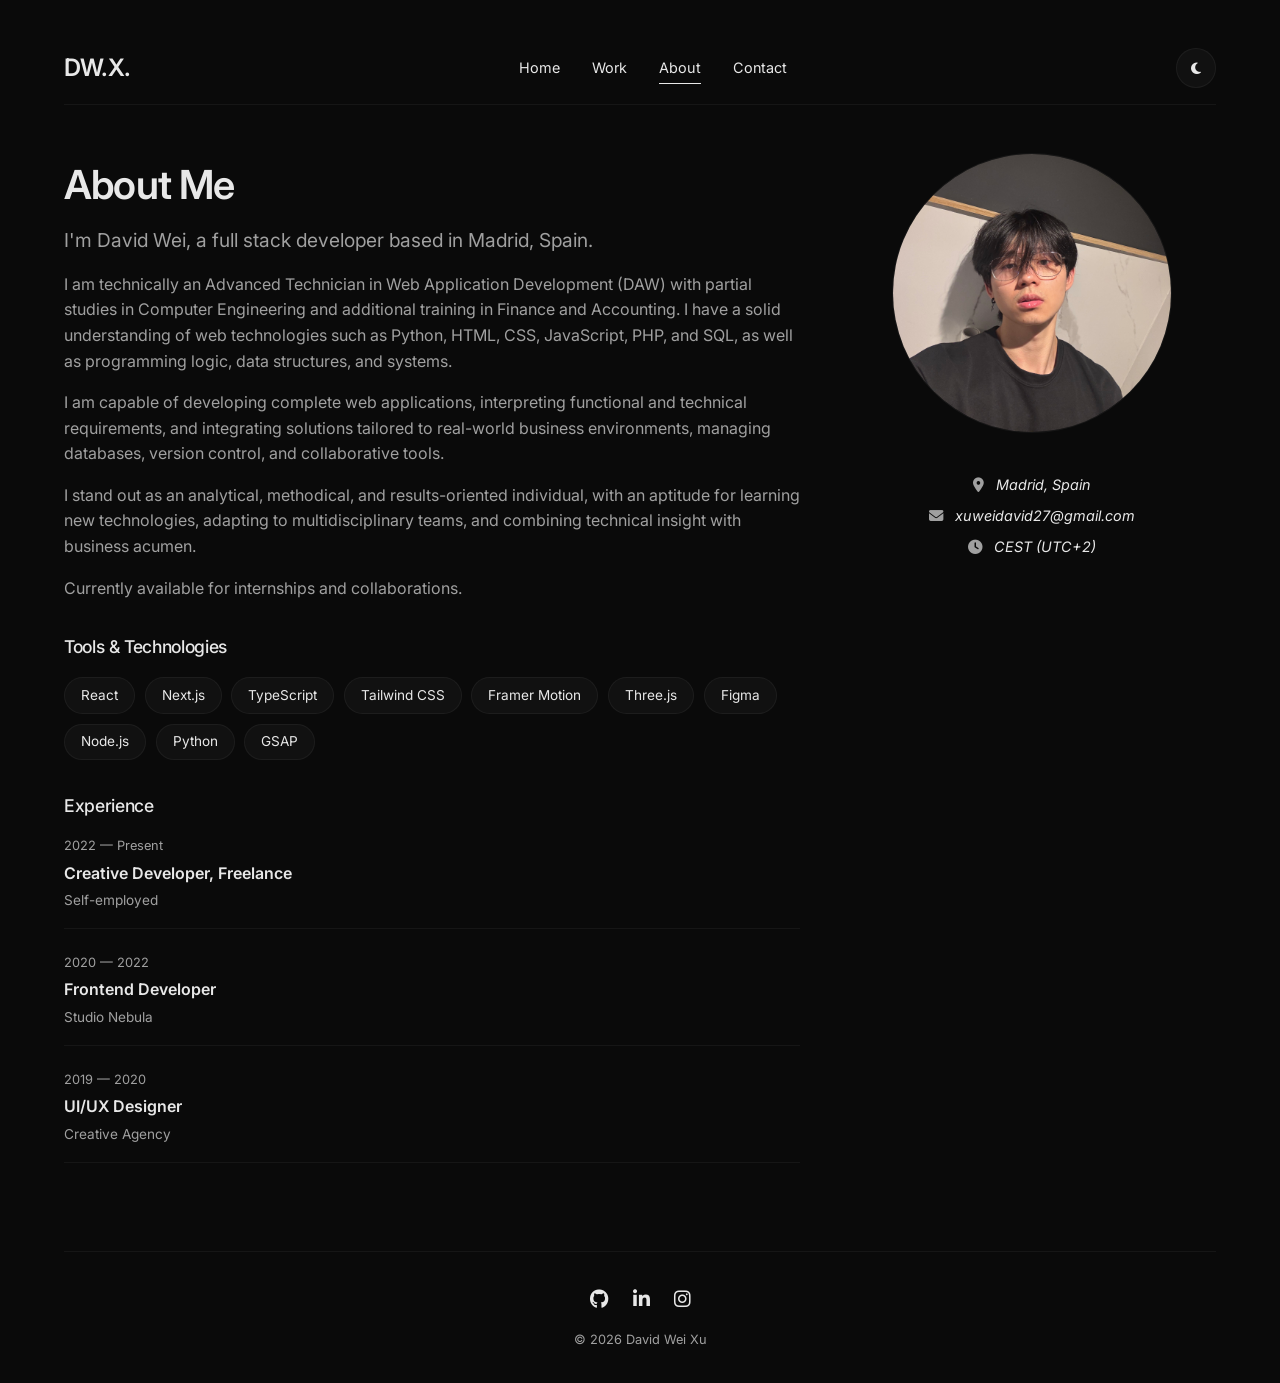
==== about.html @ 26bf9b97 "a" ====
<!DOCTYPE html>
<html lang="en">
<head>
    <meta charset="UTF-8">
    <meta name="viewport" content="width=device-width, initial-scale=1.0">
    <title>About | David Wei Xu</title>
    <link rel="preconnect" href="https://fonts.googleapis.com">
    <link rel="preconnect" href="https://fonts.gstatic.com" crossorigin>
    <link href="https://fonts.googleapis.com/css2?family=Inter:opsz,wght@14..32,300;400;500;600;700&display=swap" rel="stylesheet">
    <link rel="stylesheet" href="https://cdnjs.cloudflare.com/ajax/libs/font-awesome/6.5.1/css/all.min.css">
    <link rel="stylesheet" href="style.css">
</head>
<body>
<div class="container">
    <!-- Navigation -->
    <nav class="navbar">
        <div class="nav-brand">
            <a href="index.html">DW.X.</a>
        </div>
        <div class="nav-links">
            <a href="index.html">Home</a>
            <a href="work.html">Work</a>
            <a href="about.html" class="active">About</a>
            <a href="contact.html">Contact</a>
        </div>
        <button class="theme-toggle" id="themeToggle" aria-label="Toggle dark/light mode">
            <i class="fas fa-moon"></i>
        </button>
    </nav>

    <!-- About Content -->
    <main class="about-grid">
        <section class="about-text">
            <h1 class="page-title">About Me</h1>
            <p class="lead">I'm David Wei, a full stack developer based in Madrid, Spain.</p>
            <p>I am technically an Advanced Technician in Web Application Development (DAW) with
                partial studies in Computer Engineering and additional training in
                Finance and Accounting. I have a solid understanding of web technologies
                such as Python, HTML, CSS, JavaScript, PHP, and SQL, as well as programming
                logic, data structures, and systems.</p>
            <p>I am capable of
                developing complete web applications, interpreting functional
                and technical requirements, and integrating solutions tailored to real-world
                business environments, managing databases, version control, and
                collaborative tools. </p>
            <p>I stand out as an analytical, methodical, and
                results-oriented individual, with an aptitude for learning new technologies,
                adapting to multidisciplinary teams, and combining technical insight with
                business acumen.</p>
            <p>Currently available for internships and collaborations.</p>

            <section class="skills-section">
                <h3>Tools & Technologies</h3>
                <div class="skills-grid">
                    <span>React</span>
                    <span>Next.js</span>
                    <span>TypeScript</span>
                    <span>Tailwind CSS</span>
                    <span>Framer Motion</span>
                    <span>Three.js</span>
                    <span>Figma</span>
                    <span>Node.js</span>
                    <span>Python</span>
                    <span>GSAP</span>
                </div>
            </section>

            <section class="experience-section">
                <h3>Experience</h3>
                <article class="experience-item">
                    <div class="exp-year">2022 — Present</div>
                    <div class="exp-title">Creative Developer, Freelance</div>
                    <div class="exp-company">Self-employed</div>
                </article>
                <article class="experience-item">
                    <div class="exp-year">2020 — 2022</div>
                    <div class="exp-title">Frontend Developer</div>
                    <div class="exp-company">Studio Nebula</div>
                </article>
                <article class="experience-item">
                    <div class="exp-year">2019 — 2020</div>
                    <div class="exp-title">UI/UX Designer</div>
                    <div class="exp-company">Creative Agency</div>
                </article>
            </section>
        </section>

        <aside class="about-image">
            <img src="img/Avatar.jpg" alt="Avatar">
            <address class="contact-info">
                <p><i class="fas fa-map-marker-alt"></i> Madrid, Spain</p>
                <p><i class="fas fa-envelope"></i> xuweidavid27@gmail.com</p>
                <p><i class="fas fa-clock"></i> CEST (UTC+2)</p>
            </address>
        </aside>
    </main>

    <!-- Footer -->
    <footer class="footer">
        <div class="footer-social">
            <a href="https://github.com/KamiZhiEND" aria-label="GitHub"><i class="fab fa-github"></i></a>
            <a href="https://www.linkedin.com/in/davidwx/" aria-label="LinkedIn"><i class="fab fa-linkedin-in"></i></a>
            <a href="#" aria-label="Instagram"><i class="fab fa-instagram"></i></a>
        </div>
        <p class="footer-copyright">© 2026 David Wei Xu</p>
    </footer>
</div>
</body>
</html>
---- style.css ----
/* ========== CSS VARIABLES ========== */
:root {
    --bg-primary: #0a0a0a;
    --bg-card: #111111;
    --bg-card-hover: #161616;
    --text-primary: #e8e8e8;
    --text-secondary: #a0a0a0;
    --border: rgba(255, 255, 255, 0.05);
    --border-hover: rgba(255, 255, 255, 0.15);
    --accent: #333333;
    --shadow: rgba(0, 0, 0, 0.3);
    --transition: all 0.3s cubic-bezier(0.2, 0.9, 0.4, 1.1);
}

body.light {
    --bg-primary: #f5f5f5;
    --bg-card: #ffffff;
    --bg-card-hover: #fafafa;
    --text-primary: #1a1a1a;
    --text-secondary: #666666;
    --border: rgba(0, 0, 0, 0.08);
    --border-hover: rgba(0, 0, 0, 0.15);
    --accent: #e0e0e0;
    --shadow: rgba(0, 0, 0, 0.1);
}

/* ========== RESET & BASE ========== */
* {
    margin: 0;
    padding: 0;
    box-sizing: border-box;
}

body {
    background-color: var(--bg-primary);
    font-family: 'Inter', sans-serif;
    color: var(--text-primary);
    line-height: 1.6;
    transition: background-color 0.3s ease, color 0.3s ease;
}

.container {
    max-width: 1200px;
    margin: 0 auto;
    padding: 2rem 1.5rem;
}

/* ========== TYPOGRAPHY ========== */
h1, h2, h3 {
    font-weight: 500;
    letter-spacing: -0.02em;
}

a {
    text-decoration: none;
    color: inherit;
}

/* ========== NAVIGATION ========== */
.navbar {
    display: flex;
    justify-content: space-between;
    align-items: center;
    padding: 1rem 0;
    margin-bottom: 3rem;
    border-bottom: 1px solid var(--border);
}

.nav-brand a {
    font-size: 1.5rem;
    font-weight: 600;
    letter-spacing: -0.02em;
}

.nav-links {
    display: flex;
    gap: 2rem;
}

.nav-links a {
    font-size: 0.9rem;
    transition: var(--transition);
    padding: 0.25rem 0;
}

.nav-links a:hover,
.nav-links a.active {
    color: var(--text-primary);
    border-bottom: 1px solid var(--text-primary);
}

.theme-toggle {
    background: var(--bg-card);
    border: 1px solid var(--border);
    border-radius: 50%;
    width: 40px;
    height: 40px;
    cursor: pointer;
    color: var(--text-primary);
    transition: var(--transition);
}

.theme-toggle:hover {
    transform: scale(1.05);
    border-color: var(--border-hover);
}

/* ========== HERO SECTION ========== */
.hero {
    text-align: center;
    max-width: 700px;
    margin: 4rem auto;
}

.hero-title {
    font-size: 3rem;
    font-weight: 600;
    margin-bottom: 1rem;
}

.hero-subtitle {
    font-size: 1.25rem;
    color: var(--text-secondary);
    margin-bottom: 1rem;
}

.hero-description {
    color: var(--text-secondary);
    margin-bottom: 2rem;
}

.hero-cta {
    display: flex;
    gap: 1rem;
    justify-content: center;
}

/* ========== BUTTONS ========== */
.btn-primary {
    background: var(--text-primary);
    color: var(--bg-primary);
    padding: 0.75rem 1.5rem;
    border-radius: 2rem;
    font-weight: 500;
    transition: var(--transition);
    display: inline-block;
}

.btn-primary:hover {
    transform: translateY(-2px);
    opacity: 0.9;
}

.btn-secondary {
    border: 1px solid var(--border);
    padding: 0.75rem 1.5rem;
    border-radius: 2rem;
    transition: var(--transition);
}

.btn-secondary:hover {
    border-color: var(--border-hover);
    transform: translateY(-2px);
}

.btn-outline {
    border: 1px solid var(--border);
    padding: 0.6rem 1.2rem;
    border-radius: 2rem;
    font-size: 0.9rem;
    transition: var(--transition);
    display: inline-block;
}

.btn-outline:hover {
    border-color: var(--border-hover);
    transform: translateX(3px);
}

/* ========== SECTION TITLES ========== */
.section-title {
    font-size: 1.75rem;
    margin-bottom: 2rem;
}

.page-header {
    text-align: center;
    margin: 2rem 0 3rem;
}

.page-title {
    font-size: 2.5rem;
    font-weight: 600;
    margin-bottom: 0.5rem;
}

.page-description {
    color: var(--text-secondary);
}

/* ========== PROJECTS GRID ========== */
.projects-grid {
    display: grid;
    grid-template-columns: repeat(auto-fill, minmax(320px, 1fr));
    gap: 2rem;
    margin: 2rem 0;
}

.project-card {
    background: var(--bg-card);
    border: 1px solid var(--border);
    border-radius: 1rem;
    padding: 1.5rem;
    transition: var(--transition);
}

.project-card:hover {
    transform: translateY(-6px);
    border-color: var(--border-hover);
    background: var(--bg-card-hover);
}

.project-image-placeholder {
    width: 100%;
    height: 160px;
    background: var(--bg-primary);
    border-radius: 0.75rem;
    display: flex;
    align-items: center;
    justify-content: center;
    margin-bottom: 1.25rem;
    border: 1px solid var(--border);
}

.project-image-placeholder i {
    font-size: 3rem;
    color: var(--text-secondary);
}

.project-title {
    font-size: 1.25rem;
    margin-bottom: 0.5rem;
}

.project-description {
    font-size: 0.9rem;
    color: var(--text-secondary);
    margin-bottom: 1rem;
}

.project-tags {
    display: flex;
    flex-wrap: wrap;
    gap: 0.5rem;
    margin-bottom: 1rem;
}

.project-tags span {
    background: var(--bg-primary);
    padding: 0.25rem 0.75rem;
    border-radius: 2rem;
    font-size: 0.7rem;
    font-weight: 500;
}

.project-link {
    font-size: 0.85rem;
    transition: var(--transition);
    display: inline-flex;
    align-items: center;
    gap: 0.25rem;
}

.project-link:hover {
    gap: 0.5rem;
    color: var(--text-primary);
}

.view-all {
    text-align: center;
    margin: 2rem 0;
}

/* ========== FILTER BAR ========== */
.filter-bar {
    display: flex;
    justify-content: center;
    gap: 1rem;
    margin-bottom: 2rem;
    flex-wrap: wrap;
}

.filter-btn {
    background: transparent;
    border: 1px solid var(--border);
    padding: 0.5rem 1.2rem;
    border-radius: 2rem;
    cursor: pointer;
    color: var(--text-secondary);
    transition: var(--transition);
}

.filter-btn:hover,
.filter-btn.active {
    border-color: var(--border-hover);
    color: var(--text-primary);
    background: var(--bg-card);
}

/* ========== ABOUT PAGE ========== */
.about-grid {
    display: grid;
    grid-template-columns: 2fr 1fr;
    gap: 3rem;
    margin: 2rem 0;
}

.lead {
    font-size: 1.2rem;
    margin-bottom: 1.5rem;
}

.about-text p {
    margin-bottom: 1rem;
    color: var(--text-secondary);
}

.skills-section,
.experience-section {
    margin-top: 2rem;
}

.skills-section h3,
.experience-section h3 {
    margin-bottom: 1rem;
    font-size: 1.1rem;
}

.skills-grid {
    display: flex;
    flex-wrap: wrap;
    gap: 0.6rem;
}

.skills-grid span {
    background: var(--bg-card);
    border: 1px solid var(--border);
    padding: 0.4rem 1rem;
    border-radius: 2rem;
    font-size: 0.85rem;
}

.experience-item {
    margin-bottom: 1.5rem;
    padding-bottom: 1rem;
    border-bottom: 1px solid var(--border);
}

.exp-year {
    font-size: 0.8rem;
    color: var(--text-secondary);
    margin-bottom: 0.25rem;
}

.exp-title {
    font-weight: 600;
    margin-bottom: 0.25rem;
}

.exp-company {
    font-size: 0.85rem;
    color: var(--text-secondary);
}

.about-image {
    text-align: center;
}

.avatar-large {
    width: 180px;
    height: 180px;
    background: linear-gradient(135deg, #2a2a2a, #1a1a1a);
    border-radius: 50%;
    display: flex;
    align-items: center;
    justify-content: center;
    margin: 0 auto 2rem;
    border: 1px solid var(--border);
}

.avatar-large i {
    font-size: 4rem;
}

.contact-info p {
    margin: 0.5rem 0;
    font-size: 0.9rem;
}

.contact-info i {
    margin-right: 0.5rem;
    color: var(--text-secondary);
}

/* ========== CONTACT PAGE ========== */
.contact-grid {
    display: grid;
    grid-template-columns: 1fr 1.5fr;
    gap: 3rem;
    margin: 2rem 0;
}

.contact-info-card {
    background: var(--bg-card);
    border: 1px solid var(--border);
    border-radius: 1rem;
    padding: 1.5rem;
}

.contact-method {
    display: flex;
    align-items: flex-start;
    gap: 1rem;
    margin-bottom: 1.5rem;
    padding-bottom: 1rem;
    border-bottom: 1px solid var(--border);
}

.contact-method:last-child {
    border-bottom: none;
}

.contact-method i {
    font-size: 1.25rem;
    color: var(--text-secondary);
    margin-top: 0.25rem;
}

.contact-method h3 {
    font-size: 0.9rem;
    margin-bottom: 0.25rem;
}

.contact-method a {
    font-size: 0.85rem;
    color: var(--text-secondary);
    transition: var(--transition);
}

.contact-method a:hover {
    color: var(--text-primary);
}

.contact-form {
    background: var(--bg-card);
    border: 1px solid var(--border);
    border-radius: 1rem;
    padding: 1.5rem;
}

.form-group {
    margin-bottom: 1.25rem;
}

.form-group label {
    display: block;
    margin-bottom: 0.5rem;
    font-size: 0.85rem;
    font-weight: 500;
}

.form-group input,
.form-group textarea {
    width: 100%;
    padding: 0.75rem;
    background: var(--bg-primary);
    border: 1px solid var(--border);
    border-radius: 0.5rem;
    color: var(--text-primary);
    font-family: inherit;
    transition: var(--transition);
}

.form-group input:focus,
.form-group textarea:focus {
    outline: none;
    border-color: var(--border-hover);
}

.form-note {
    font-size: 0.7rem;
    color: var(--text-secondary);
    margin-top: 1rem;
    text-align: center;
}

/* ========== FOOTER ========== */
.footer {
    margin-top: 4rem;
    padding-top: 2rem;
    border-top: 1px solid var(--border);
    text-align: center;
}

.footer-social {
    display: flex;
    justify-content: center;
    gap: 1.5rem;
    margin-bottom: 1rem;
}

.footer-social a {
    font-size: 1.2rem;
    transition: var(--transition);
}

.footer-social a:hover {
    transform: translateY(-3px);
}

.footer-copyright {
    font-size: 0.8rem;
    color: var(--text-secondary);
}

/* ========== RESPONSIVE ========== */
@media (max-width: 768px) {
    .navbar {
        flex-direction: column;
        gap: 1rem;
    }

    .hero-title {
        font-size: 2rem;
    }

    .about-grid,
    .contact-grid {
        grid-template-columns: 1fr;
    }

    .projects-grid {
        grid-template-columns: 1fr;
    }

    .hero-cta {
        flex-direction: column;
        align-items: center;
    }

    .filter-bar {
        gap: 0.5rem;
    }

    .filter-btn {
        padding: 0.3rem 0.8rem;
        font-size: 0.8rem;
    }

}

/* ========== ABOUT PAGE IMAGE STYLES ========== */
.about-image img {
    width: 100%;
    max-width: 280px;
    height: auto;
    aspect-ratio: 1 / 1;
    object-fit: cover;
    border-radius: 50%;
    margin-bottom: 1.5rem;
    border: 1px solid var(--border);
    transition: var(--transition);
}

.about-image img:hover {
    transform: scale(1.02);
    border-color: var(--border-hover);
}

/* Adjust for smaller screens */
@media (max-width: 768px) {
    .about-image img {
        max-width: 200px;
    }
}

/* ========== PROJECT CARD IMAGES ========== */
.project-card .project-image {
    width: 100%;
    height: 160px;
    object-fit: cover;
    border-radius: 0.75rem;
    margin-bottom: 1.25rem;
}
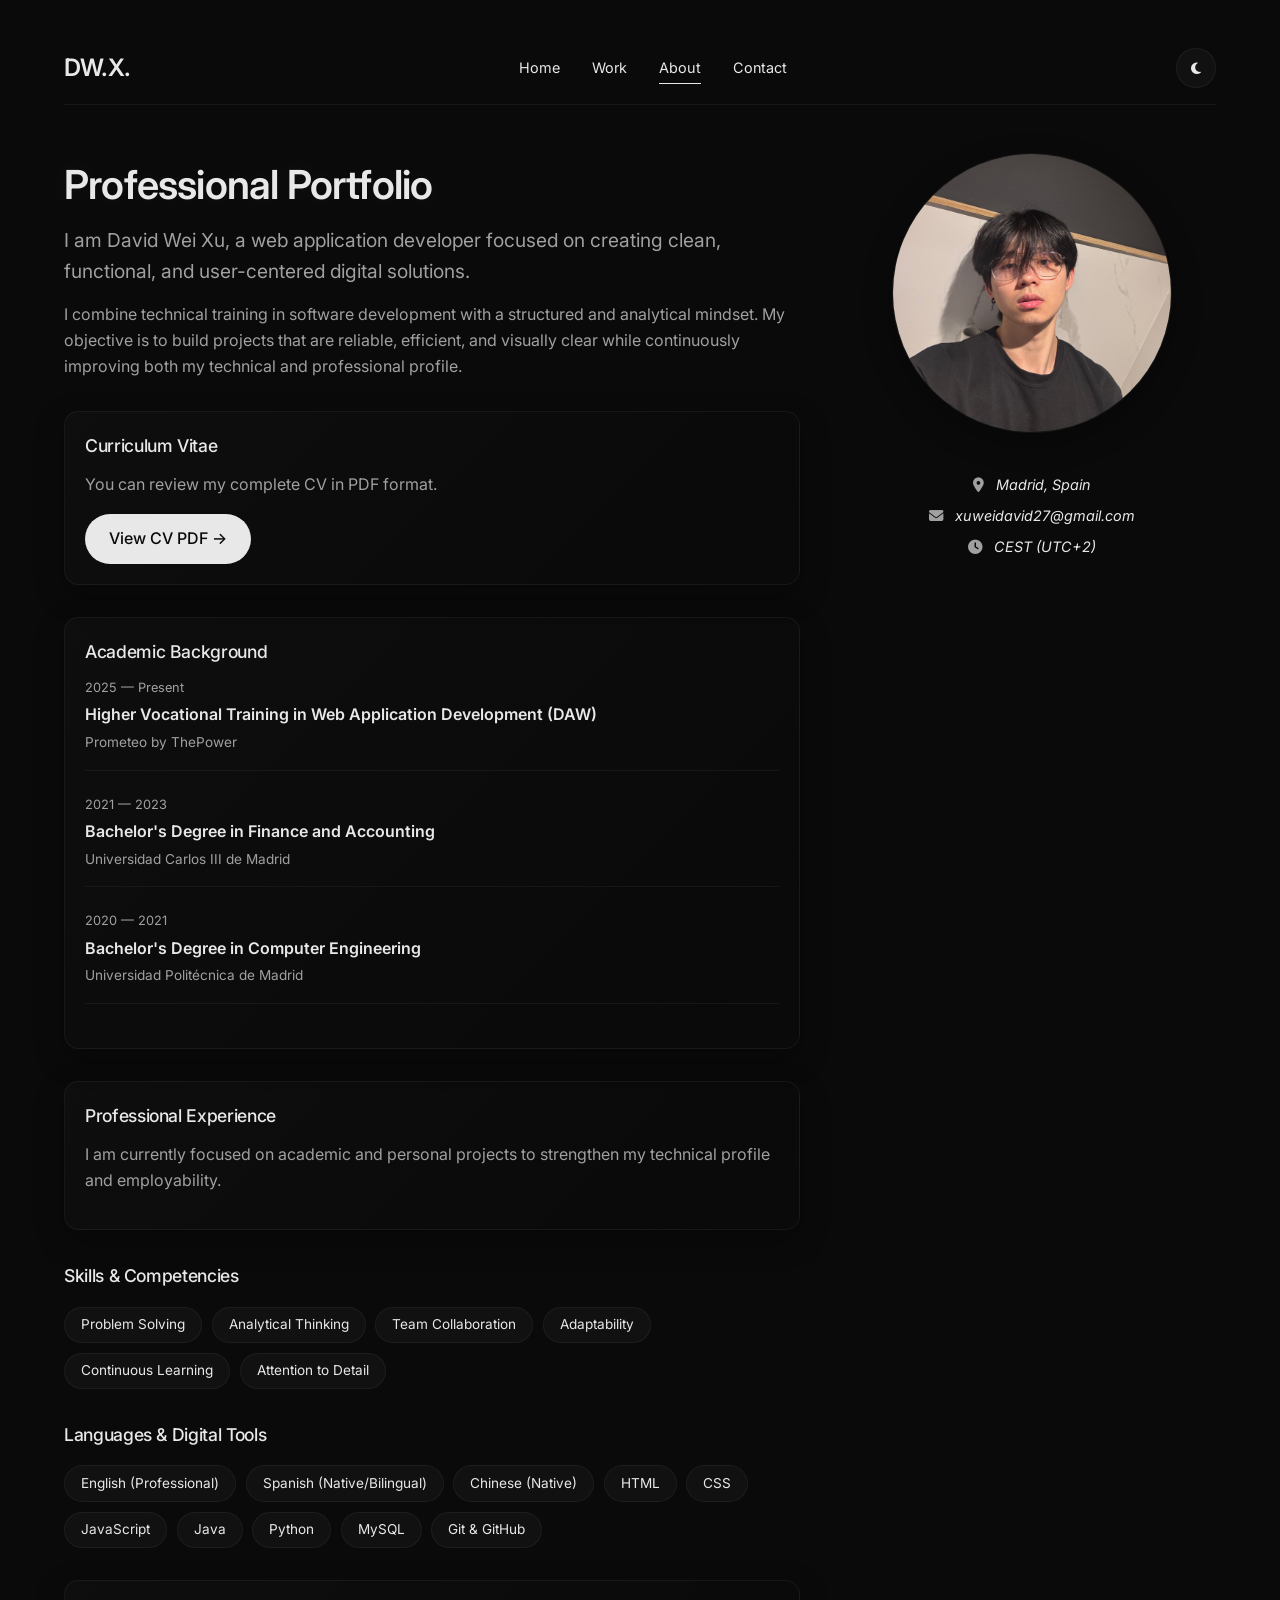
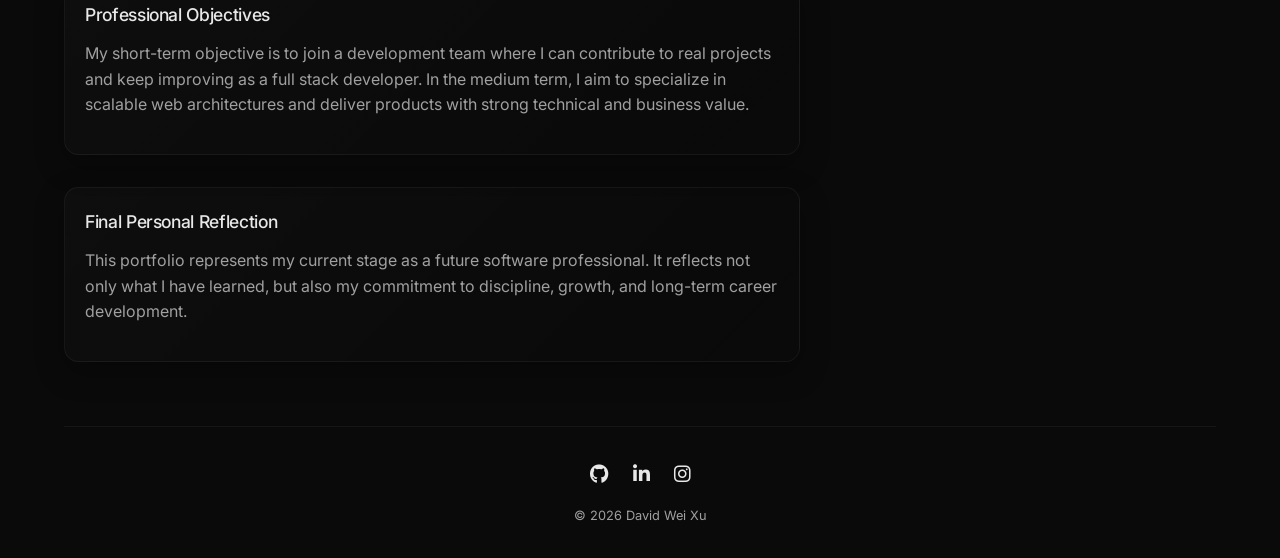
==== commit 53ab40a4: "Update portfolio for IPE requirements and improve UX" ====
--- a/about.html
+++ b/about.html
@@ -12,7 +12,6 @@
 </head>
 <body>
 <div class="container">
-    <!-- Navigation -->
     <nav class="navbar">
         <div class="nav-brand">
             <a href="index.html">DW.X.</a>
@@ -28,65 +27,83 @@
         </button>
     </nav>
 
-    <!-- About Content -->
     <main class="about-grid">
         <section class="about-text">
-            <h1 class="page-title">About Me</h1>
-            <p class="lead">I'm David Wei, a full stack developer based in Madrid, Spain.</p>
-            <p>I am technically an Advanced Technician in Web Application Development (DAW) with
-                partial studies in Computer Engineering and additional training in
-                Finance and Accounting. I have a solid understanding of web technologies
-                such as Python, HTML, CSS, JavaScript, PHP, and SQL, as well as programming
-                logic, data structures, and systems.</p>
-            <p>I am capable of
-                developing complete web applications, interpreting functional
-                and technical requirements, and integrating solutions tailored to real-world
-                business environments, managing databases, version control, and
-                collaborative tools. </p>
-            <p>I stand out as an analytical, methodical, and
-                results-oriented individual, with an aptitude for learning new technologies,
-                adapting to multidisciplinary teams, and combining technical insight with
-                business acumen.</p>
-            <p>Currently available for internships and collaborations.</p>
+            <h1 class="page-title">Professional Portfolio</h1>
+            <p class="lead">I am David Wei Xu, a web application developer focused on creating clean, functional, and user-centered digital solutions.</p>
+            <p>I combine technical training in software development with a structured and analytical mindset. My objective is to build projects that are reliable, efficient, and visually clear while continuously improving both my technical and professional profile.</p>
+
+            <section class="info-section">
+                <h3>Curriculum Vitae</h3>
+                <p>You can review my complete CV in PDF format.</p>
+                <a href="cv.pdf" class="btn-primary" target="_blank" rel="noopener noreferrer">View CV PDF →</a>
+            </section>
+
+            <section class="info-section">
+                <h3>Academic Background</h3>
+                <article class="experience-item">
+                    <div class="exp-year">2025 — Present</div>
+                    <div class="exp-title">Higher Vocational Training in Web Application Development (DAW)</div>
+                    <div class="exp-company">Prometeo by ThePower</div>
+                </article>
+                <article class="experience-item">
+                    <div class="exp-year">2021 — 2023</div>
+                    <div class="exp-title">Bachelor's Degree in Finance and Accounting</div>
+                    <div class="exp-company">Universidad Carlos III de Madrid</div>
+                </article>
+                <article class="experience-item">
+                    <div class="exp-year">2020 — 2021</div>
+                    <div class="exp-title">Bachelor's Degree in Computer Engineering</div>
+                    <div class="exp-company">Universidad Politécnica de Madrid</div>
+                </article>
+            </section>
+
+            <section class="info-section">
+                <h3>Professional Experience</h3>
+                <p>I am currently focused on academic and personal projects to strengthen my technical profile and employability.</p>
+            </section>
 
             <section class="skills-section">
-                <h3>Tools & Technologies</h3>
+                <h3>Skills & Competencies</h3>
                 <div class="skills-grid">
-                    <span>React</span>
-                    <span>Next.js</span>
-                    <span>TypeScript</span>
-                    <span>Tailwind CSS</span>
-                    <span>Framer Motion</span>
-                    <span>Three.js</span>
-                    <span>Figma</span>
-                    <span>Node.js</span>
-                    <span>Python</span>
-                    <span>GSAP</span>
+                    <span>Problem Solving</span>
+                    <span>Analytical Thinking</span>
+                    <span>Team Collaboration</span>
+                    <span>Adaptability</span>
+                    <span>Continuous Learning</span>
+                    <span>Attention to Detail</span>
                 </div>
             </section>
 
-            <section class="experience-section">
-                <h3>Experience</h3>
-                <article class="experience-item">
-                    <div class="exp-year">2022 — Present</div>
-                    <div class="exp-title">Creative Developer, Freelance</div>
-                    <div class="exp-company">Self-employed</div>
-                </article>
-                <article class="experience-item">
-                    <div class="exp-year">2020 — 2022</div>
-                    <div class="exp-title">Frontend Developer</div>
-                    <div class="exp-company">Studio Nebula</div>
-                </article>
-                <article class="experience-item">
-                    <div class="exp-year">2019 — 2020</div>
-                    <div class="exp-title">UI/UX Designer</div>
-                    <div class="exp-company">Creative Agency</div>
-                </article>
+            <section class="skills-section">
+                <h3>Languages & Digital Tools</h3>
+                <div class="skills-grid">
+                    <span>English (Professional)</span>
+                    <span>Spanish (Native/Bilingual)</span>
+                    <span>Chinese (Native)</span>
+                    <span>HTML</span>
+                    <span>CSS</span>
+                    <span>JavaScript</span>
+                    <span>Java</span>
+                    <span>Python</span>
+                    <span>MySQL</span>
+                    <span>Git & GitHub</span>
+                </div>
+            </section>
+
+            <section class="info-section">
+                <h3>Professional Objectives</h3>
+                <p>My short-term objective is to join a development team where I can contribute to real projects and keep improving as a full stack developer. In the medium term, I aim to specialize in scalable web architectures and deliver products with strong technical and business value.</p>
+            </section>
+
+            <section class="info-section">
+                <h3>Final Personal Reflection</h3>
+                <p>This portfolio represents my current stage as a future software professional. It reflects not only what I have learned, but also my commitment to discipline, growth, and long-term career development.</p>
             </section>
         </section>
 
         <aside class="about-image">
-            <img src="img/Avatar.jpg" alt="Avatar">
+            <img src="img/Avatar.jpg" alt="Avatar of David Wei Xu">
             <address class="contact-info">
                 <p><i class="fas fa-map-marker-alt"></i> Madrid, Spain</p>
                 <p><i class="fas fa-envelope"></i> xuweidavid27@gmail.com</p>
@@ -95,7 +112,6 @@
         </aside>
     </main>
 
-    <!-- Footer -->
     <footer class="footer">
         <div class="footer-social">
             <a href="https://github.com/KamiZhiEND" aria-label="GitHub"><i class="fab fa-github"></i></a>
@@ -105,5 +121,6 @@
         <p class="footer-copyright">© 2026 David Wei Xu</p>
     </footer>
 </div>
+<script src="script.js"></script>
 </body>
-</html>+</html>
--- a/style.css
+++ b/style.css
@@ -591,4 +591,30 @@
     object-fit: cover;
     border-radius: 0.75rem;
     margin-bottom: 1.25rem;
-}+}
+
+.info-section {
+    margin-top: 2rem;
+    padding: 1.25rem;
+    border: 1px solid var(--border);
+    border-radius: 0.9rem;
+    background: linear-gradient(135deg, rgba(255,255,255,0.02), rgba(255,255,255,0));
+}
+
+.info-section h3 {
+    margin-bottom: 0.75rem;
+    font-size: 1.1rem;
+}
+
+.hero-title,
+.page-title {
+    text-shadow: 0 0 30px rgba(255, 255, 255, 0.08);
+}
+
+.project-card,
+.contact-form,
+.contact-info-card,
+.about-image img,
+.info-section {
+    box-shadow: 0 10px 30px var(--shadow);
+}
